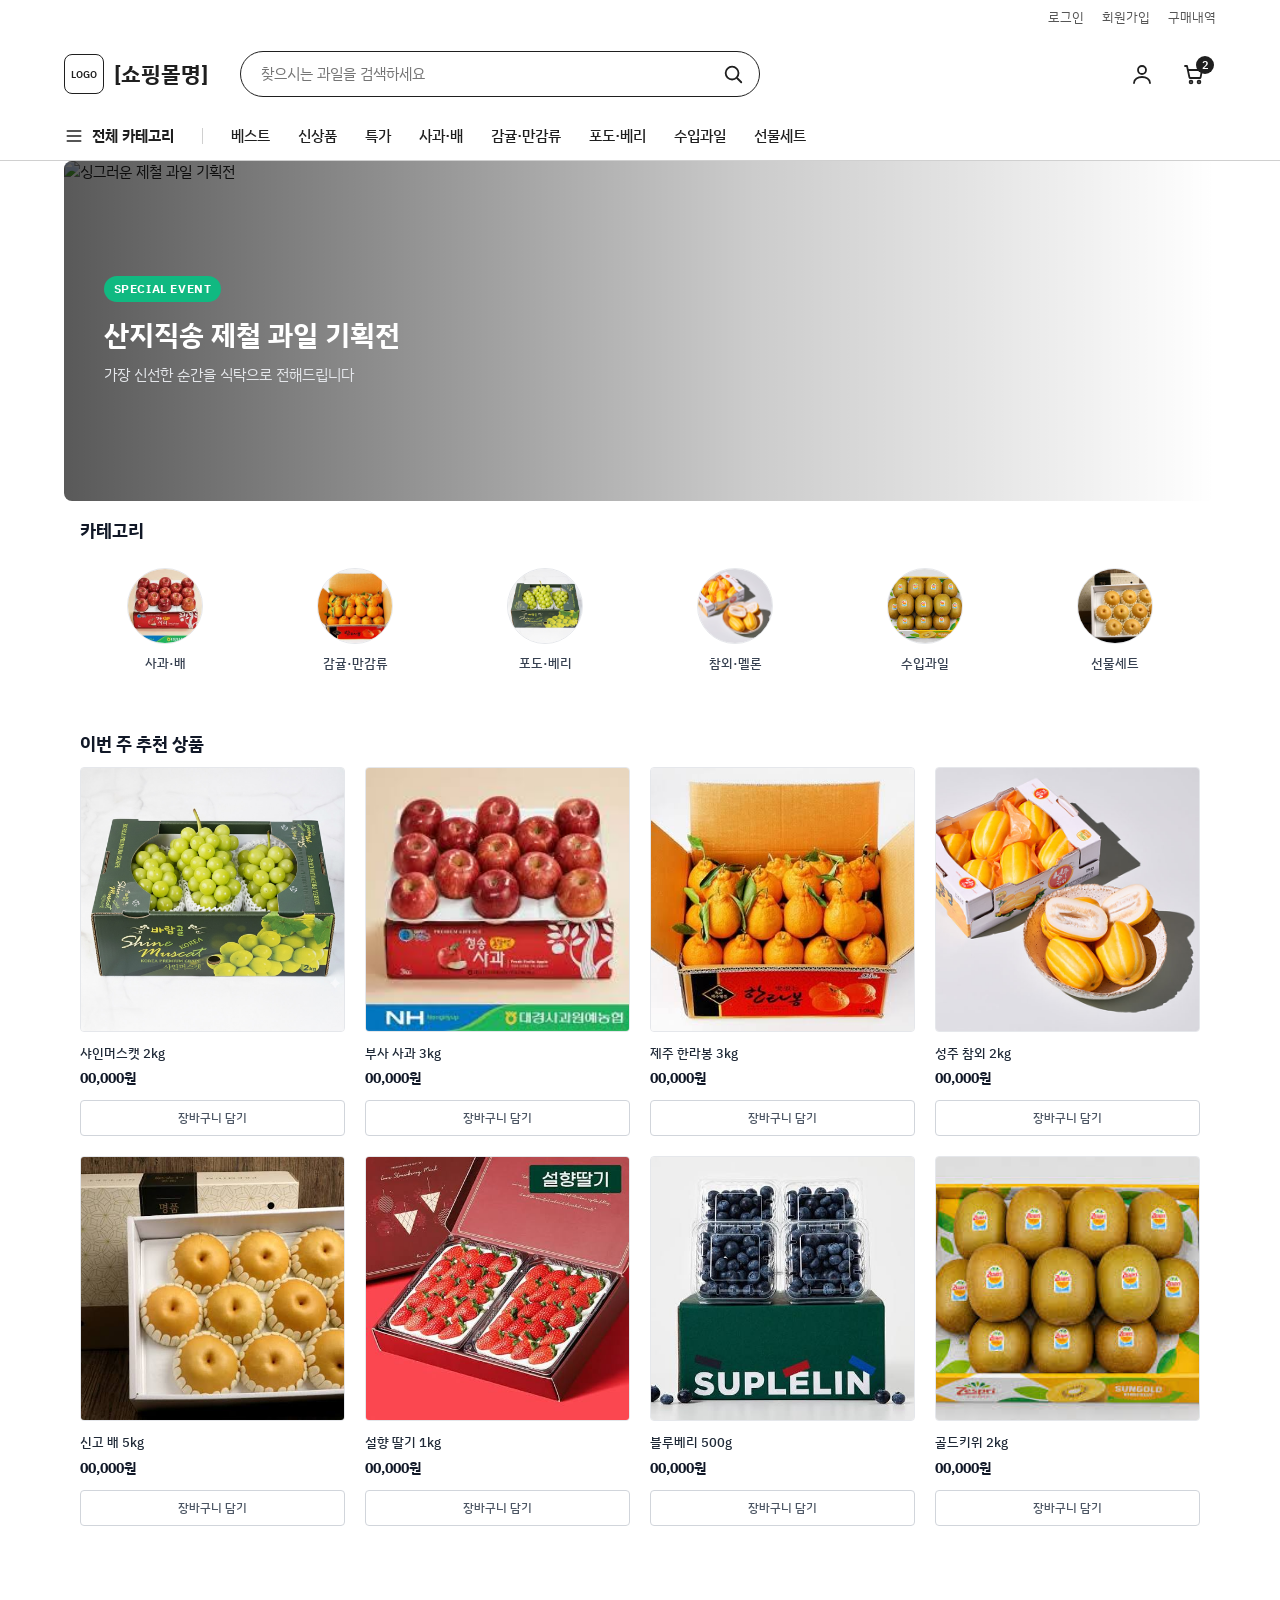
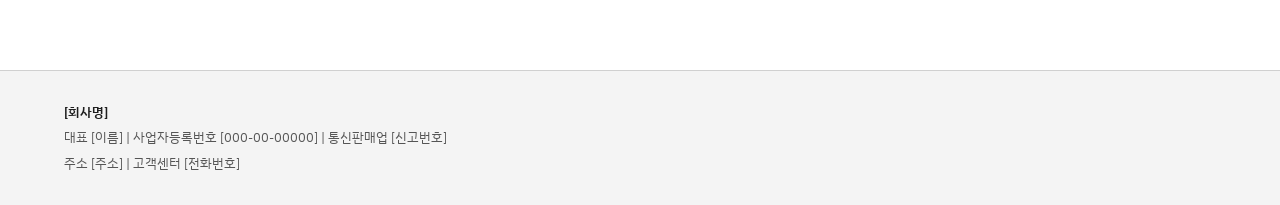
==== index.html @ 5aa742c1 "첫 커밋 과일 판매 페이지 ver1.1" ====
<!DOCTYPE html>
<html lang="ko">

<head>
    <meta charset="UTF-8">
    <meta name="viewport" content="width=device-width, initial-scale=1.0">
    <title>페이지 제목 | [쇼핑몰명]</title>
    <link rel="stylesheet" href="css/common.css">
    <link rel="stylesheet" href="css/main.css">
</head>

<body>
    <div class="container">
        <!-- ===== 공통 헤더 시작 ===== -->
        <header class="header">
            <div class="inner header-util">
                <a href="index1.html">로그인</a>
                <a href="signup.html">회원가입</a>
                <a href="order-history.html">구매내역</a>
            </div>

            <div class="inner header-main">
                <a href="index.html" class="logo">
                    <span class="logo-mark">LOGO</span>
                    <span class="logo-text">[쇼핑몰명]</span>
                </a>

                <form class="search" action="list.html" method="get" role="search">
                    <label for="search-q" class="sr-only">상품 검색</label>
                    <input id="search-q" type="search" name="q" placeholder="찾으시는 과일을 검색하세요">
                    <button type="submit" aria-label="검색">
                        <svg width="22" height="22" viewBox="0 0 24 24" fill="none" stroke="currentColor"
                            stroke-width="2" stroke-linecap="round" aria-hidden="true">
                            <circle cx="11" cy="11" r="7" />
                            <line x1="21" y1="21" x2="16.65" y2="16.65" />
                        </svg>
                    </button>
                </form>

                <div class="header-icons">
                    <a href="history.html" class="icon-btn" aria-label="마이페이지">
                        <svg width="24" height="24" viewBox="0 0 24 24" fill="none" stroke="currentColor"
                            stroke-width="1.8" stroke-linecap="round" aria-hidden="true">
                            <circle cx="12" cy="8" r="4" />
                            <path d="M4 21c0-4 4-6 8-6s8 2 8 6" />
                        </svg>
                    </a>
                    <a href="cart.html" class="icon-btn" aria-label="장바구니">
                        <svg width="24" height="24" viewBox="0 0 24 24" fill="none" stroke="currentColor"
                            stroke-width="1.8" stroke-linecap="round" stroke-linejoin="round" aria-hidden="true">
                            <path d="M3 4h2l2.4 11.2a1 1 0 0 0 1 .8h9.2a1 1 0 0 0 1-.8L20 8H6.2" />
                            <circle cx="9" cy="20" r="1.4" />
                            <circle cx="17" cy="20" r="1.4" />
                        </svg>
                        <span class="icon-badge">2</span>
                    </a>
                </div>
            </div>

            <nav class="inner gnb" aria-label="카테고리 메뉴">
                <a href="list.html" class="gnb-all">
                    <svg width="20" height="20" viewBox="0 0 24 24" fill="none" stroke="currentColor" stroke-width="2"
                        stroke-linecap="round" aria-hidden="true">
                        <line x1="4" y1="6" x2="20" y2="6" />
                        <line x1="4" y1="12" x2="20" y2="12" />
                        <line x1="4" y1="18" x2="20" y2="18" />
                    </svg>
                    전체 카테고리
                </a>
                <span class="gnb-divider" aria-hidden="true"></span>
                <a href="list.html">베스트</a>
                <a href="list.html">신상품</a>
                <a href="list.html">특가</a>
                <a href="detail.html">사과·배</a>
                <a href="list.html">감귤·만감류</a>
                <a href="list.html">포도·베리</a>
                <a href="list.html">수입과일</a>
                <a href="list.html">선물세트</a>
            </nav>
        </header>
        <!-- ===== 공통 헤더 끝 ===== -->

        <main>
            <div class="inner">
                <!-- 메인 배너 영역 시작 -->
                <section class="main-banner-section">
                    <div class="main-banner-container">
                        <a href="event-detail.html?id=seasonal-fruit" class="banner-box">
                            <!-- 고화질 제철 과일 이미지 (가로 1200px 비율) -->
                            <img src="https://images.unsplash.com/photo-1610832958506-aa56368176cf?auto=format&fit=crop&w=1200&q=80"
                                alt="싱그러운 제철 과일 기획전" class="banner-img">
                            <!-- 배너 위 타이틀 오버레이 -->
                            <div class="banner-overlay-content">
                                <span class="banner-badge">SPECIAL EVENT</span>
                                <h2 class="banner-heading">산지직송 제철 과일 기획전</h2>
                                <p class="banner-sub">가장 신선한 순간을 식탁으로 전해드립니다</p>
                            </div>
                        </a>
                    </div>
                </section>
                <!-- 메인 배너 영역 끝 -->
                <!-- 카테고리 섹션 시작 -->
                <section class="category-section">
                    <div class="category-container">
                        <!-- 섹션 타이틀 -->
                        <h2 class="category-title">카테고리</h2>

                        <!-- 카테고리 6종 그리드 목록 -->
                        <div class="category-grid">
                            <!-- 1. 사과·배 -->
                            <a href="detail.html" class="category-item">
                                <div class="category-circle">
                                    <img src="images/apple.jpg" alt="사과·배" class="category-img">
                                </div>
                                <span class="category-name">사과·배</span>
                            </a>

                            <!-- 2. 감귤·만감류 -->
                            <a href="category.html?type=citrus" class="category-item">
                                <div class="category-circle">
                                    <img src="images/hallabong.jpeg" alt="감귤·만감류" class="category-img">
                                </div>
                                <span class="category-name">감귤·만감류</span>
                            </a>

                            <!-- 3. 포도·베리 -->
                            <a href="category.html?type=grape-berry" class="category-item">
                                <div class="category-circle">
                                    <img src="images/shine.jpg" alt="포도·베리" class="category-img">
                                </div>
                                <span class="category-name">포도·베리</span>
                            </a>

                            <!-- 4. 참외·멜론 -->
                            <a href="category.html?type=melon" class="category-item">
                                <div class="category-circle">
                                    <img src="images/oriental-melon.jpg" alt="참외·멜론" class="category-img">
                                </div>
                                <span class="category-name">참외·멜론</span>
                            </a>

                            <!-- 5. 수입과일 -->
                            <a href="category.html?type=imported" class="category-item">
                                <div class="category-circle">
                                    <img src="images/kiwi.jpeg" alt="수입과일" class="category-img">
                                </div>
                                <span class="category-name">수입과일</span>
                            </a>

                            <!-- 6. 선물세트 -->
                            <a href="category.html?type=gift-set" class="category-item">
                                <div class="category-circle">
                                    <img src="images/pear.jpeg" alt="선물세트" class="category-img">
                                </div>
                                <span class="category-name">선물세트</span>
                            </a>
                        </div>
                    </div>
                </section>
                <!-- 카테고리 섹션 끝 -->
                <!-- 이번주 추천 상품 섹션 시작 -->
                <section class="recommend-section">
                    <div class="recommend-container">
                        <h2 class="recommend-title">이번 주 추천 상품</h2>
                        <div class="product-grid">

                            <!-- 1. 상품 카드 예시 (실제 이미지를 넣는 경우) -->
                            <div class="product-card">
                                <a href="purchase_detail.html" class="product-link">
                                    <div class="product-image-box">
                                        <!-- 이미지 넣을 때: img 태그 추가 -->
                                        <img src="images/shine.jpg" alt="샤인머스캣 2kg" class="product-img">
                                        <!-- 이미지가 없을 때 쓸 라벨(선택사항) -->
                                        <!-- <span class="product-img-label">상품 이미지</span> -->
                                    </div>
                                    <div class="product-info">
                                        <h3 class="product-name">샤인머스캣 2kg</h3>
                                        <p class="product-price">00,000원</p>
                                    </div>
                                </a>
                                <a href="cart.html?action=add&id=shine-muscat" class="btn-cart">장바구니 담기</a>
                            </div>

                            <!-- 2. 상품 카드 예시 (이미지가 아직 없는 와이어프레임 상태) -->
                            <div class="product-card">
                                <a href="product-detail.html?id=apple" class="product-link">
                                    <div class="product-image-box">
                                        <img src="images/apple.jpg" alt="부사 사과 3kg" class="product-img">
                                    </div>
                                    <div class="product-info">
                                        <h3 class="product-name">부사 사과 3kg</h3>
                                        <p class="product-price">00,000원</p>
                                    </div>
                                </a>
                                <a href="cart.html?action=add&id=apple" class="btn-cart">장바구니 담기</a>
                            </div>

                            <!-- 3. 제주 한라봉 3kg -->
                            <div class="product-card">
                                <a href="product-detail.html?id=hallabong" class="product-link">
                                    <div class="product-image-box">
                                        <img src="images/hallabong.jpeg" alt="제주 한라봉 3kg" class="product-img">
                                    </div>
                                    <div class="product-info">
                                        <h3 class="product-name">제주 한라봉 3kg</h3>
                                        <p class="product-price">00,000원</p>
                                    </div>
                                </a>
                                <a href="cart.html?action=add&id=hallabong" class="btn-cart">장바구니 담기</a>
                            </div>

                            <!-- 4. 성주 참외 2kg -->
                            <div class="product-card">
                                <a href="product-detail.html?id=oriental-melon" class="product-link">
                                    <div class="product-image-box">
                                        <img src="images/oriental-melon.jpg" alt="성주 참외 2kg" class="product-img">
                                    </div>
                                    <div class="product-info">
                                        <h3 class="product-name">성주 참외 2kg</h3>
                                        <p class="product-price">00,000원</p>
                                    </div>
                                </a>
                                <a href="cart.html?action=add&id=oriental-melon" class="btn-cart">장바구니 담기</a>
                            </div>

                            <!-- 5. 신고 배 5kg -->
                            <div class="product-card">
                                <a href="product-detail.html?id=pear" class="product-link">
                                    <div class="product-image-box">
                                        <img src="images/pear.jpeg" alt="신고 배 5kg" class="product-img">
                                    </div>
                                    <div class="product-info">
                                        <h3 class="product-name">신고 배 5kg</h3>
                                        <p class="product-price">00,000원</p>
                                    </div>
                                </a>
                                <a href="cart.html?action=add&id=pear" class="btn-cart">장바구니 담기</a>
                            </div>

                            <!-- 6. 설향 딸기 1kg -->
                            <div class="product-card">
                                <a href="product-detail.html?id=strawberry" class="product-link">
                                    <div class="product-image-box">
                                        <img src="images/strawberry.jpeg" alt="설향 딸기 1kg" class="product-img">
                                    </div>
                                    <div class="product-info">
                                        <h3 class="product-name">설향 딸기 1kg</h3>
                                        <p class="product-price">00,000원</p>
                                    </div>
                                </a>
                                <a href="cart.html?action=add&id=strawberry" class="btn-cart">장바구니 담기</a>
                            </div>

                            <!-- 7. 블루베리 500g -->
                            <div class="product-card">
                                <a href="product-detail.html?id=blueberry" class="product-link">
                                    <div class="product-image-box">
                                        <img src="images/blueberry.jpeg" alt="블루베리 500g" class="product-img">
                                    </div>
                                    <div class="product-info">
                                        <h3 class="product-name">블루베리 500g</h3>
                                        <p class="product-price">00,000원</p>
                                    </div>
                                </a>
                                <a href="cart.html?action=add&id=blueberry" class="btn-cart">장바구니 담기</a>
                            </div>

                            <!-- 8. 골드키위 2kg -->
                            <div class="product-card">
                                <a href="product-detail.html?id=kiwi" class="product-link">
                                    <div class="product-image-box">
                                        <img src="images/kiwi.jpeg" alt="골드키위 2kg" class="product-img">
                                    </div>
                                    <div class="product-info">
                                        <h3 class="product-name">골드키위 2kg</h3>
                                        <p class="product-price">00,000원</p>
                                    </div>
                                </a>
                                <a href="cart.html?action=add&id=kiwi" class="btn-cart">장바구니 담기</a>
                            </div>

                        </div> <!-- .product-grid -->
                    </div> <!-- .recommend-container -->
                </section>
                <!-- 이번주 추천 상품 섹션 끝 -->

            </div>
        </main>

        <!-- ===== 공통 푸터 시작 ===== -->
        <footer class="footer">
            <div class="inner footer-info">
                <p class="footer-company">[회사명]</p>
                <p>대표 [이름] | 사업자등록번호 [000-00-00000] | 통신판매업 [신고번호]</p>
                <p>주소 [주소] | 고객센터 [전화번호]</p>
            </div>
        </footer>
        <!-- ===== 공통 푸터 끝 ===== -->

    </div>
</body>

</html>
---- css/common.css ----
@charset "UTF-8";
@import url("https://fonts.googleapis.com/css2?family=IBM+Plex+Sans+KR:wght@400;500;600;700&display=swap");

/* =========================================================
   common.css — 모든 페이지 공통 (변수 · 리셋 · 레이아웃 · 헤더 · 푸터)
   페이지별 스타일은 각 페이지 css 파일에 따로 작성
   ========================================================= */

/* ---------- 1. 변수 ---------- */
:root {
    --color-ink: #1f1f1f;
    /* 기본 글자, 주 버튼 */
    --color-sub: #555555;
    /* 보조 글자 */
    --color-line: #d0d0d0;
    /* 구분선 */
    --color-line-strong: #bdbdbd;
    /* 입력칸 테두리 */
    --color-bg: #ffffff;
    --color-bg-soft: #f4f4f4;
    /* 푸터, 박스 배경 */

    --font-base: "IBM Plex Sans KR", "Apple SD Gothic Neo", "Malgun Gothic", sans-serif;

    --content-width: 1200px;
    --gutter: 24px;
    --radius: 6px;
}

/* ---------- 2. 리셋 ---------- */
*,
*::before,
*::after {
    box-sizing: border-box;
}

body {
    margin: 0;
    font-family: var(--font-base);
    font-size: 15px;
    line-height: 1.5;
    color: var(--color-ink);
    background: var(--color-bg);
}

h1,
h2,
h3,
h4,
p,
ul,
ol,
dl,
dd,
figure {
    margin: 0;
}

ul,
ol {
    padding: 0;
    list-style: none;
}

a {
    color: inherit;
    text-decoration: none;
}

img {
    display: block;
    max-width: 100%;
}

button,
input,
select,
textarea {
    font: inherit;
    color: inherit;
}

:focus-visible {
    outline: 2px solid var(--color-ink);
    outline-offset: 2px;
}

/* 화면에는 안 보이고 스크린리더만 읽는 텍스트 */
.sr-only {
    position: absolute;
    width: 1px;
    height: 1px;
    overflow: hidden;
    clip: rect(0 0 0 0);
    white-space: nowrap;
}

/* ---------- 3. 레이아웃 ---------- */
.inner {
    max-width: var(--content-width);
    margin: 0 auto;
    padding: 0 var(--gutter);
}

/* 푸터를 항상 화면 아래에 붙이기 위한 구조 */
.container {
    display: flex;
    flex-direction: column;
    min-height: 100vh;
}

.container>main {
    flex-grow: 1;
}

/* ---------- 4. 헤더 ---------- */
.header {
    border-bottom: 1px solid var(--color-line);
    background: var(--color-bg);
}

/* 4-1. 상단 유틸 메뉴 (로그인 · 회원가입 · 구매내역) */
.header-util {
    display: flex;
    justify-content: flex-end;
    align-items: center;
    gap: 18px;
    height: 36px;
    font-size: 13px;
}

.header-util a {
    color: var(--color-sub);
}

.header-util a:hover {
    color: var(--color-ink);
}

/* 4-2. 로고 · 검색 · 아이콘 줄 */
.header-main {
    display: flex;
    flex-wrap: wrap;
    align-items: center;
    gap: 24px 32px;
    min-height: 76px;
}

.logo {
    display: flex;
    align-items: center;
    gap: 10px;
}

.logo-mark {
    display: flex;
    align-items: center;
    justify-content: center;
    width: 40px;
    height: 40px;
    border: 1.5px solid var(--color-ink);
    border-radius: 8px;
    font-size: 10px;
    font-weight: 600;
}

.logo-text {
    font-size: 22px;
    font-weight: 700;
}

/* 검색: form(action="list.html")으로 감싸면 JS 없이 이동 */
.search {
    display: flex;
    flex-grow: 1;
    min-width: 220px;
    max-width: 520px;
    height: 46px;
    border: 1.5px solid var(--color-ink);
    border-radius: 23px;
    overflow: hidden;
}

.search input {
    flex-grow: 1;
    min-width: 0;
    padding: 0 20px;
    border: 0;
    background: transparent;
    font-size: 15px;
    outline-offset: -3px;
}

.search button {
    display: flex;
    align-items: center;
    justify-content: center;
    width: 52px;
    border: 0;
    background: transparent;
    cursor: pointer;
}

/* 마이페이지 · 장바구니 아이콘 */
.header-icons {
    display: flex;
    gap: 8px;
    margin-left: auto;
}

.icon-btn {
    position: relative;
    display: flex;
    align-items: center;
    justify-content: center;
    width: 44px;
    height: 44px;
}

.icon-badge {
    position: absolute;
    top: 4px;
    right: 2px;
    display: flex;
    align-items: center;
    justify-content: center;
    min-width: 18px;
    height: 18px;
    padding: 0 4px;
    border-radius: 9px;
    background: var(--color-ink);
    color: #ffffff;
    font-size: 11px;
    font-weight: 600;
}

/* 4-3. 카테고리 메뉴 (GNB) */
.gnb {
    display: flex;
    align-items: center;
    gap: 28px;
    height: 48px;
    font-size: 15px;
    font-weight: 500;
    white-space: nowrap;
    overflow-x: auto;
}

.gnb-all {
    display: flex;
    align-items: center;
    gap: 8px;
    font-weight: 700;
}

.gnb-divider {
    flex-shrink: 0;
    width: 1px;
    height: 16px;
    background: var(--color-line);
}

.gnb a:hover,
.gnb a[aria-current="page"] {
    text-decoration: underline;
    text-underline-offset: 6px;
}

/* ---------- 5. 푸터 ---------- */
.footer {
    margin-top: 80px;
    padding: 32px 0;
    border-top: 1px solid var(--color-line);
    background: var(--color-bg-soft);
    font-size: 13px;
    color: var(--color-sub);
}

.footer-info {
    display: flex;
    flex-direction: column;
    gap: 6px;
}

.footer-company {
    font-weight: 600;
    color: var(--color-ink);
}

/* ---------- 6. 모바일 ---------- */
@media (max-width: 768px) {
    .header-main {
        padding-top: 12px;
        padding-bottom: 12px;
    }

    .search {
        order: 3;
        /* 로고·아이콘 아래 한 줄로 */
        max-width: none;
        flex-basis: 100%;
    }

    .gnb {
        gap: 20px;
    }
}
---- css/main.css ----
.banner-box {
    position: relative;
    display: block;
    width: 100%;
    height: 320px;
    border-radius: 0.5rem;
    overflow: hidden;
    text-decoration: none;
}

.banner-img {
    width: 100%;
    height: 100%;
    object-fit: cover;
    transition: transform 0.4s ease;
}

.banner-box:hover .banner-img {
    transform: scale(1.03);
}

/* 텍스트 가독성을 위한 어두운 그라데이션 오버레이 */
.banner-overlay-content {
    position: absolute;
    inset: 0;
    background: linear-gradient(to right, rgba(0, 0, 0, 0.65) 0%, rgba(0, 0, 0, 0.2) 60%, transparent 100%);
    display: flex;
    flex-direction: column;
    justify-content: center;
    padding-left: 2.5rem;
    color: #ffffff;
}

.banner-badge {
    display: inline-block;
    font-size: 0.75rem;
    font-weight: 700;
    letter-spacing: 0.05em;
    background-color: #10b981;
    /* 산뜻한 에메랄드 그린 */
    color: #ffffff;
    padding: 0.25rem 0.6rem;
    border-radius: 9999px;
    width: fit-content;
    margin-bottom: 0.75rem;
}

.banner-heading {
    font-size: 1.75rem;
    font-weight: 800;
    margin-bottom: 0.5rem;
}

.banner-sub {
    font-size: 0.95rem;
    color: #e5e7eb;
}

/* 반응형 태블릿/PC 화면 대응 (높이 확장) */
@media (min-width: 768px) {
    .banner-box {
        height: 340px;
    }
}

/* 카테고리 섹션 전체 여백 */
.category-section {
    width: 100%;
    padding-top: 1rem;
    padding-bottom: 2.5rem;
}

/* 최대 너비 제한 및 중앙 정렬 */
.category-container {
    max-width: 1200px;
    margin-left: auto;
    margin-right: auto;
    padding-left: 1rem;
    padding-right: 1rem;
}

/* 섹션 타이틀 */
.category-title {
    font-size: 1.125rem;
    /* 약 18px */
    font-weight: 700;
    color: #111827;
    margin-bottom: 1.5rem;
}

/* 카테고리 아이템 목록 그리드 (반응형: 모바일 3열 -> PC 6열) */
.category-grid {
    display: grid;
    grid-template-columns: repeat(3, 1fr);
    gap: 1.5rem;
}

@media (min-width: 768px) {
    .category-grid {
        grid-template-columns: repeat(6, 1fr);
        gap: 1.25rem;
    }
}

/* 개별 카테고리 링크 버튼 */
.category-item {
    display: flex;
    flex-direction: column;
    align-items: center;
    text-decoration: none;
    cursor: pointer;
}

/* 원형 아이콘 틀 */
.category-circle {
    position: relative;
    width: 76px;
    height: 76px;
    border-radius: 50%;
    background-color: #f3f4f6;
    /* 밝은 회색 플레이스홀더 배경 */
    border: 1px solid #e5e7eb;
    overflow: hidden;
    display: flex;
    align-items: center;
    justify-content: center;
    transition: transform 0.2s ease, border-color 0.2s ease, box-shadow 0.2s ease;
}

/* 호버 시 살짝 떠오르고 테두리 강조 */
.category-item:hover .category-circle {
    transform: translateY(-3px);
    border-color: #9ca3af;
    box-shadow: 0 4px 6px -1px rgba(0, 0, 0, 0.08);
}

/* 카테고리 텍스트 라벨 */
.category-name {
    margin-top: 0.625rem;
    font-size: 0.8125rem;
    /* 약 13px */
    font-weight: 500;
    color: #374151;
    text-align: center;
    transition: color 0.2s ease;
}

/* 원형 내부 이미지 처리 */
.category-circle img {
    width: 100%;
    height: 100%;
    object-fit: cover;
    /* 원형 안에 찌그러짐 없이 꽉 채우기 */
    display: block;
}

/* src가 비어있을 때 깨진 이미지 엑스박스 아이콘 숨김 처리 */
.category-circle img[src=""],
.category-circle img:not([src]) {
    opacity: 0;
}

.category-item:hover .category-name {
    color: #111827;
    font-weight: 600;
}

.recommend-section {
    width: 100%;
    padding-top: 1rem;
    padding-bottom: 4rem;
}

.recommend-container {
    max-width: 1200px;
    margin-left: auto;
    margin-right: auto;
    padding-left: 1rem;
    padding-right: 1rem;
}

.recommend-title {
    font-size: 1.125rem;
    /* 약 18px */
    font-weight: 700;
    color: #111827;
    margin-bottom: 10px;
}

.product-grid {
    display: grid;
    grid-template-columns: repeat(2, 1fr);
    gap: 1.25rem;
}

@media (min-width: 768px) {
    .product-grid {
        grid-template-columns: repeat(4, 1fr);
        gap: 1.25rem;
    }
}

/* 개별 상품 카드 컨테이너 */
.product-card {
    display: flex;
    flex-direction: column;
}

/* 카드 전체 클릭 링크 (이미지 + 정보를 감싸는 링크) */
.product-link {
    display: flex;
    flex-direction: column;
    text-decoration: none;
    color: inherit;
    cursor: pointer;
    transition: transform 0.2s ease;
}

/* 마우스 올렸을 때 살짝 위로 뜨는 효과 */
.product-link:hover {
    transform: translateY(-3px);
}

/* 이미지 박스 */
.product-image-box {
    position: relative;
    width: 100%;
    aspect-ratio: 1 / 1;
    background-color: #f3f4f6;
    border: 1px solid #e5e7eb;
    border-radius: 0.25rem;
    overflow: hidden;
    display: flex;
    align-items: center;
    justify-content: center;
}

/* 실제 삽입할 상품 이미지 (1:1 비율에 꽉 차고 깔끔하게 표시) */
.product-img {
    width: 100%;
    height: 100%;
    object-fit: cover;
    /* 원본 비율 유지하면서 꽉 채우기 */
    display: block;
    transition: transform 0.3s ease;
}

/* 호버 시 사진 살짝 확대 효과 (선택사항) */
.product-link:hover .product-img {
    transform: scale(1.03);
}

/* 이미지가 없을 때의 텍스트 라벨 */
.product-img-label {
    position: relative;
    z-index: 1;
    font-size: 0.75rem;
    color: #9ca3af;
}

/* 상품 정보 영역 */
.product-info {
    margin-top: 0.75rem;
    margin-bottom: 0.75rem;
}

.product-name {
    font-size: 0.8125rem;
    /* 약 13px */
    font-weight: 500;
    color: #1f2937;
    margin-bottom: 0.25rem;
    transition: color 0.2s ease;
}

/* 링크 호버 시 상품명 색상 강조 */
.product-link:hover .product-name {
    color: #111827;
    font-weight: 600;
}

.product-price {
    font-size: 0.875rem;
    font-weight: 700;
    color: #111827;
}

/* 장바구니 담기 버튼 */
.btn-cart {
    display: block;
    width: 100%;
    padding-top: 0.5rem;
    padding-bottom: 0.5rem;
    text-align: center;
    font-size: 0.75rem;
    font-weight: 500;
    color: #4b5563;
    background-color: #ffffff;
    border: 1px solid #d1d5db;
    border-radius: 0.25rem;
    text-decoration: none;
    cursor: pointer;
    transition: all 0.2s ease;
}

.btn-cart:hover {
    background-color: #f9fafb;
    border-color: #9ca3af;
    color: #111827;
}
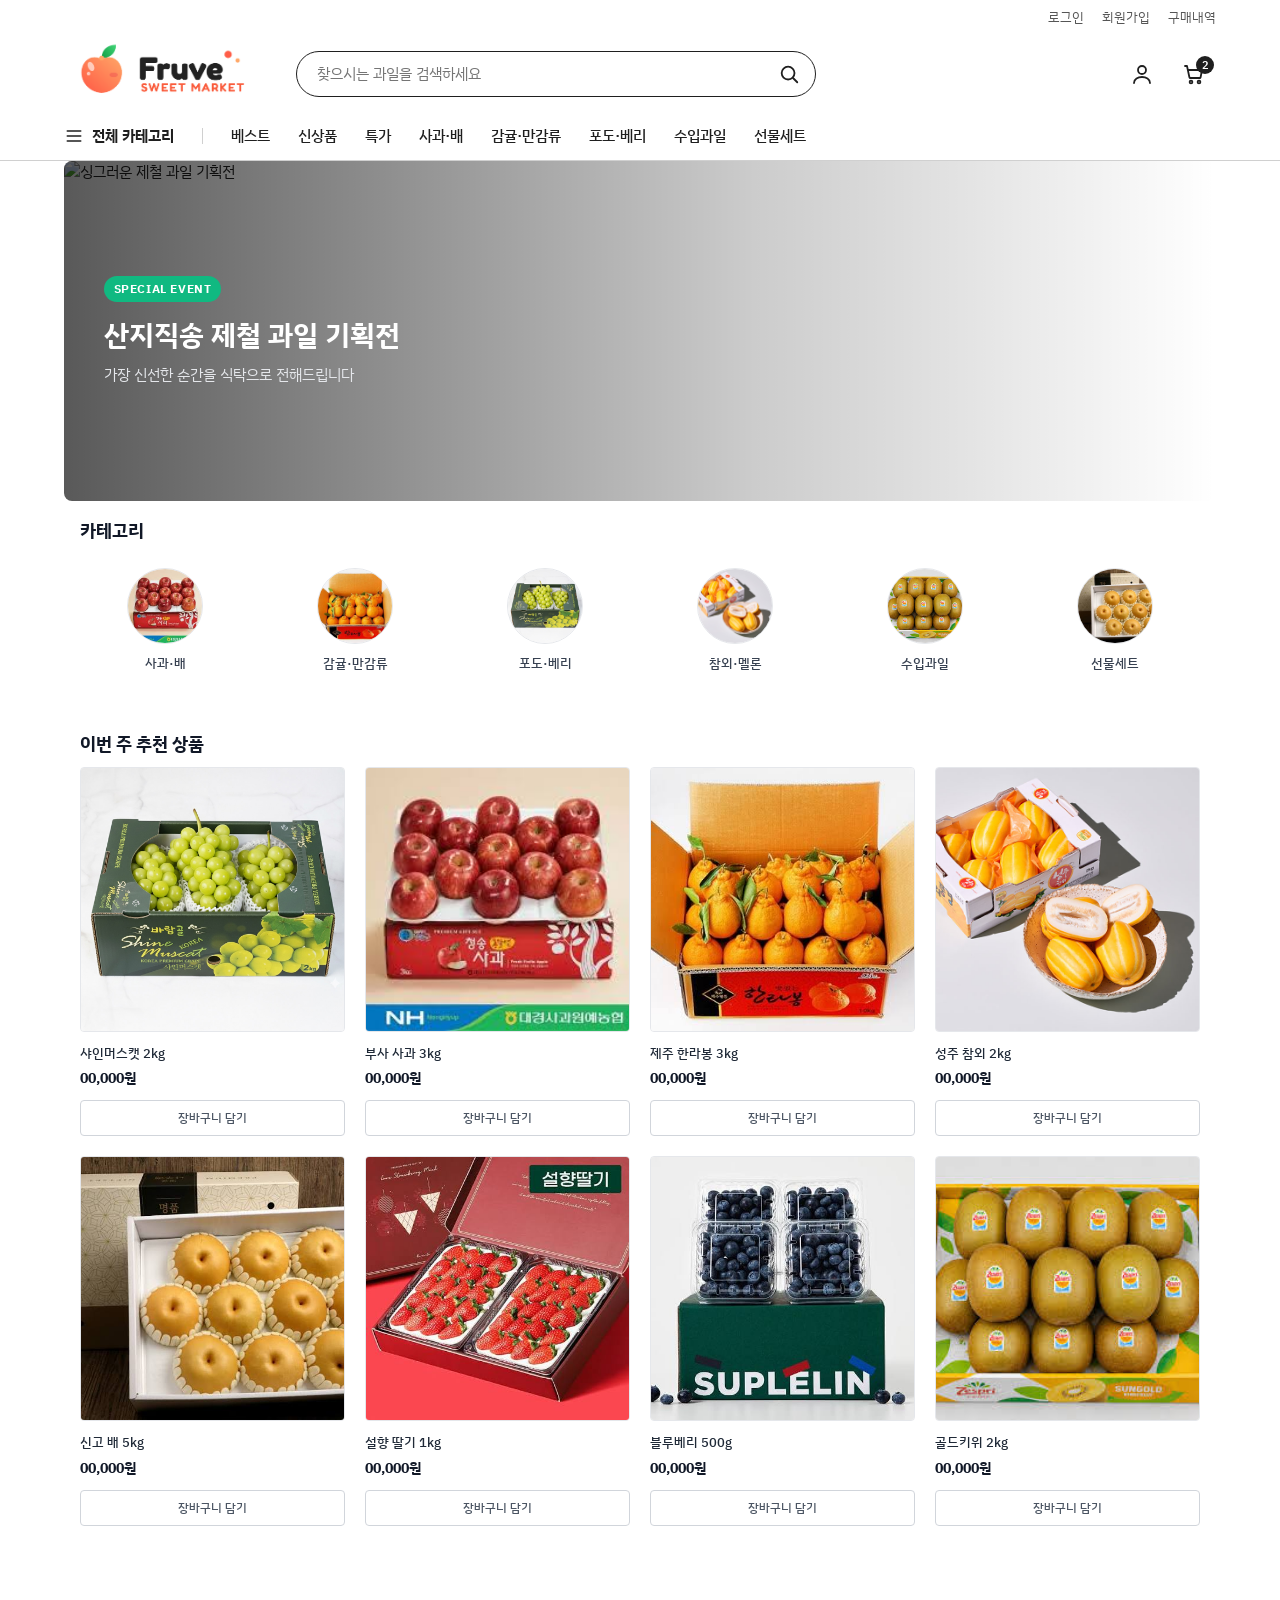
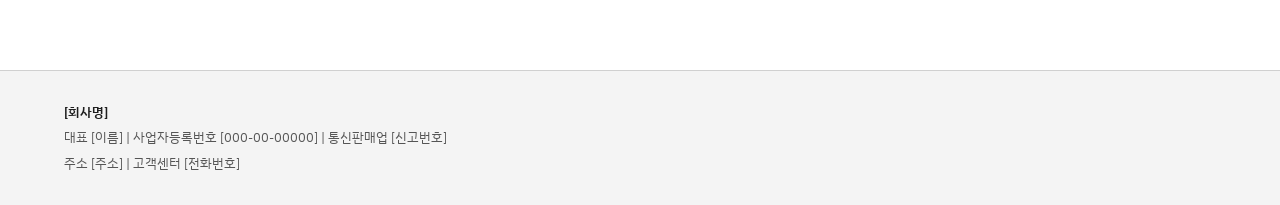
==== commit 5dfcf94e: "회원가입 추가 커밋 ver1.1" ====
--- a/index.html
+++ b/index.html
@@ -14,15 +14,14 @@
         <!-- ===== 공통 헤더 시작 ===== -->
         <header class="header">
             <div class="inner header-util">
-                <a href="index1.html">로그인</a>
+                <a href="login.html">로그인</a>
                 <a href="signup.html">회원가입</a>
                 <a href="order-history.html">구매내역</a>
             </div>
 
             <div class="inner header-main">
                 <a href="index.html" class="logo">
-                    <span class="logo-mark">LOGO</span>
-                    <span class="logo-text">[쇼핑몰명]</span>
+                    <img src="images/logo.png">
                 </a>
 
                 <form class="search" action="list.html" method="get" role="search">
--- a/css/common.css
+++ b/css/common.css
@@ -150,6 +150,7 @@
     display: flex;
     align-items: center;
     gap: 10px;
+    width: 200px;
 }
 
 .logo-mark {
